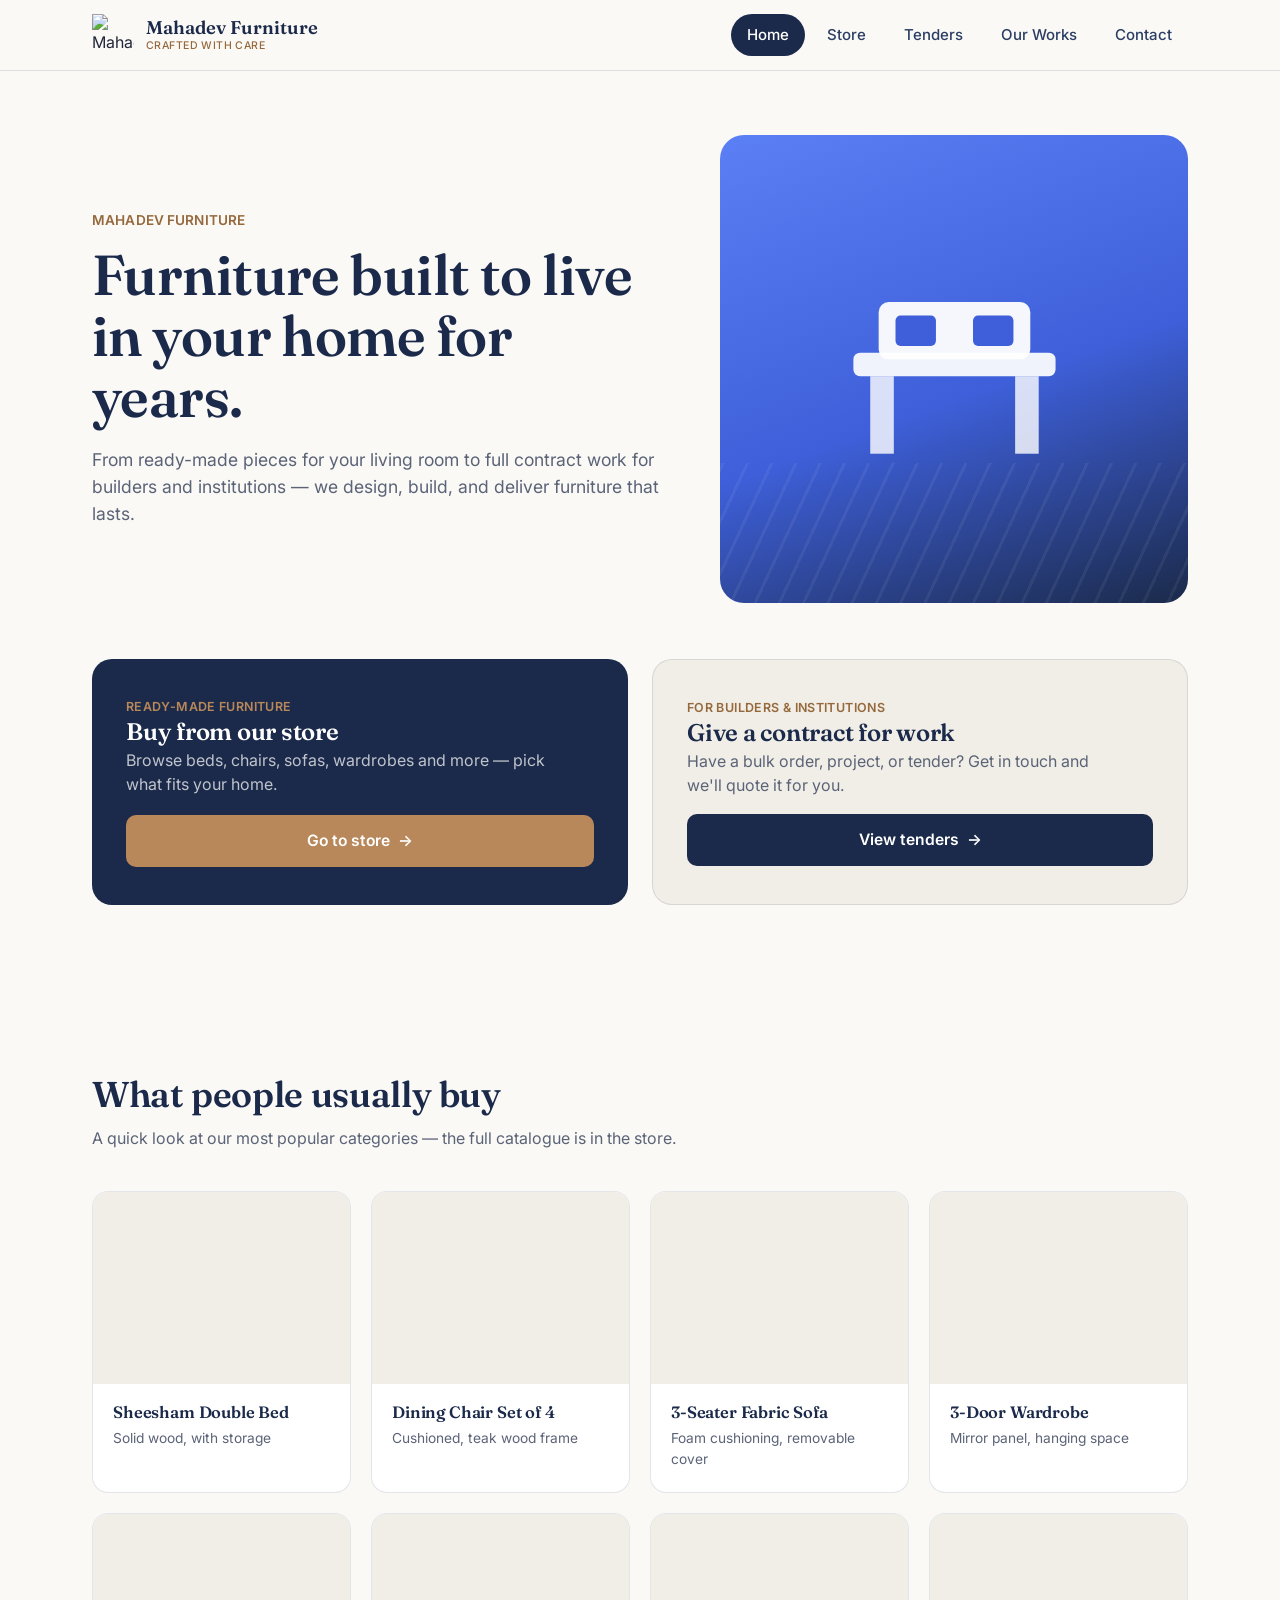
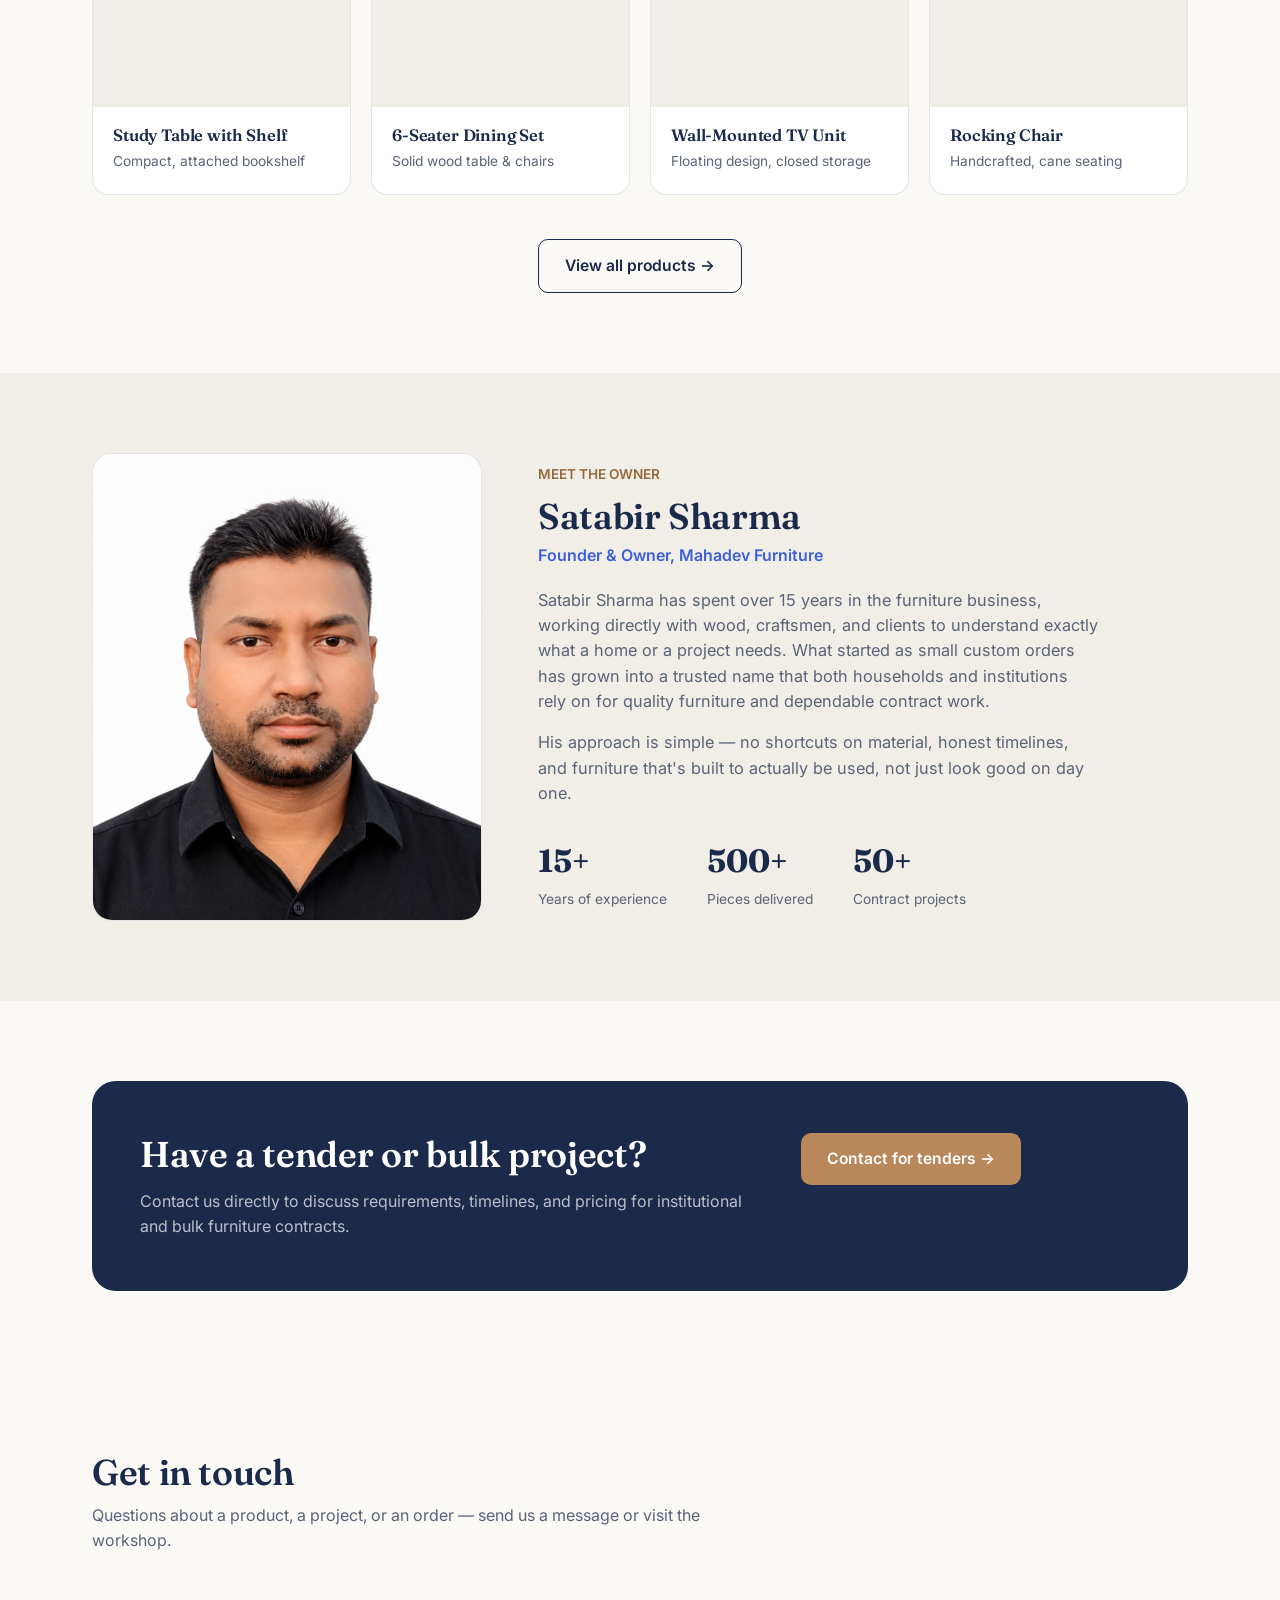
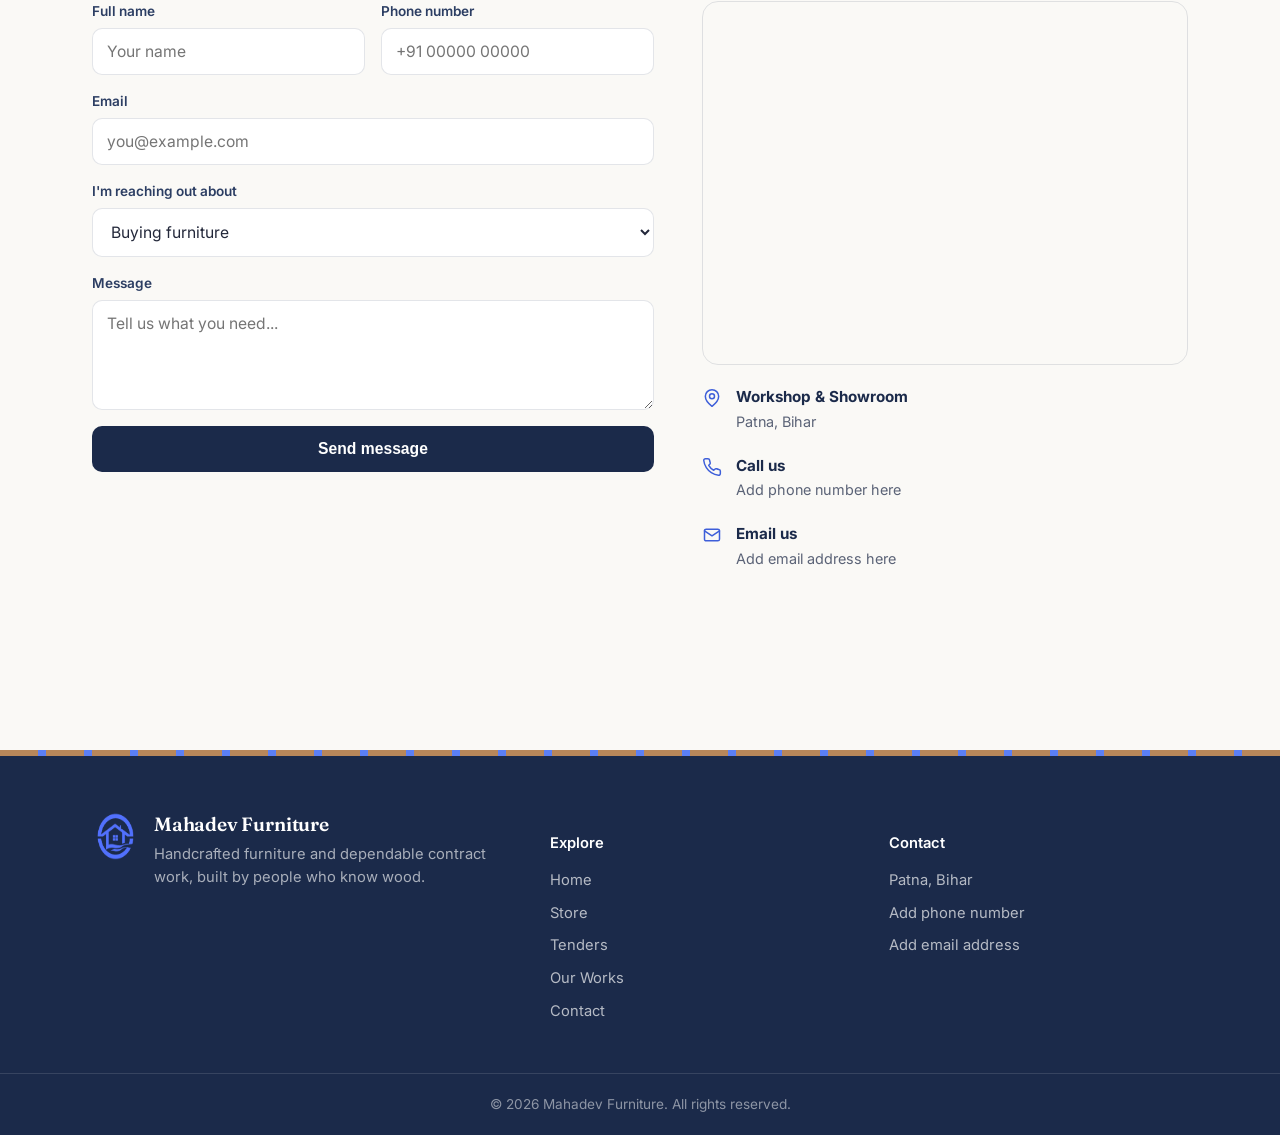
==== index.html @ 0d3b7ebe "Add files via upload" ====
<!DOCTYPE html>
<html lang="en">
<head>
<meta charset="UTF-8">
<meta name="viewport" content="width=device-width, initial-scale=1.0">
<title>Mahadev Furniture — Handcrafted Furniture &amp; Contract Work</title>
<link rel="stylesheet" href="style.css">
<style>
  /* ---------- Hero ---------- */
  .hero {
    padding: 64px 0 0;
    overflow: hidden;
  }
  .hero-inner {
    display: grid;
    grid-template-columns: 1.1fr 0.9fr;
    gap: 56px;
    align-items: center;
    padding-bottom: 56px;
  }
  .hero-copy .kicker {
    font-weight: 600;
    font-size: 0.85rem;
    color: var(--wood-deep);
    margin-bottom: 14px;
    letter-spacing: 0.01em;
  }
  .hero-copy p { margin-top: 18px; font-size: 1.1rem; }

  .hero-art {
    position: relative;
    aspect-ratio: 1/1;
    border-radius: 24px;
    background: linear-gradient(160deg, var(--blue) 0%, var(--blue-deep) 55%, var(--navy) 100%);
    display: flex;
    align-items: center;
    justify-content: center;
    overflow: hidden;
  }
  .hero-art svg { width: 72%; height: 72%; }
  .hero-art::after {
    content: "";
    position: absolute;
    bottom: -10%;
    left: -10%;
    right: -10%;
    height: 40%;
    background: repeating-linear-gradient(115deg, rgba(255,255,255,0.06) 0 3px, transparent 3px 22px);
  }

  /* CTA choice panels */
  .choice-panels {
    display: grid;
    grid-template-columns: 1fr 1fr;
    gap: 24px;
    padding-bottom: 88px;
  }
  .choice-panel {
    border-radius: 20px;
    padding: 38px 34px;
    display: flex;
    flex-direction: column;
    gap: 16px;
    min-height: 220px;
    justify-content: space-between;
  }
  .choice-panel.store {
    background: var(--navy);
    color: var(--white);
  }
  .choice-panel.tenders {
    background: var(--panel);
    border: 1.5px solid var(--line);
  }
  .choice-panel h3 { font-size: 1.5rem; }
  .choice-panel.store h3 { color: var(--white); }
  .choice-panel.tenders h3 { color: var(--navy); }
  .choice-panel p { max-width: 42ch; }
  .choice-panel.store p { color: rgba(255,255,255,0.72); }
  .choice-panel.tenders p { color: var(--text-soft); }
  .choice-tag {
    font-size: 0.78rem;
    font-weight: 600;
    letter-spacing: 0.03em;
    color: var(--wood);
  }
  .choice-panel.tenders .choice-tag { color: var(--wood-deep); }

  @media (max-width: 780px) {
    .hero-inner { grid-template-columns: 1fr; }
    .hero-art { max-width: 340px; margin: 0 auto; }
    .choice-panels { grid-template-columns: 1fr; }
  }

  /* ---------- Category grid ---------- */
  .section-head {
    display: flex;
    align-items: flex-end;
    justify-content: space-between;
    margin-bottom: 40px;
    gap: 24px;
    flex-wrap: wrap;
  }
  .section-head p { margin-top: 10px; }

  .cat-grid {
    display: grid;
    grid-template-columns: repeat(4, 1fr);
    gap: 20px;
  }
  .cat-card {
    background: var(--white);
    border: 1px solid var(--line);
    border-radius: 16px;
    overflow: hidden;
    display: flex;
    flex-direction: column;
    transition: border-color 0.15s ease, transform 0.15s ease;
    cursor: pointer;
  }
  .cat-card:hover {
    border-color: var(--blue);
    transform: translateY(-3px);
  }
  .cat-image {
    aspect-ratio: 4/3;
    background: var(--panel);
  }
  .cat-body { padding: 18px 20px 22px; }
  .cat-card h3 { font-size: 1.03rem; }
  .cat-card span { font-size: 0.86rem; color: var(--text-soft); display: block; margin-top: 4px; }

  .view-all-wrap { text-align: center; margin-top: 44px; }

  @media (max-width: 900px) {
    .cat-grid { grid-template-columns: repeat(2, 1fr); }
  }

  /* ---------- Owner section ---------- */
  .owner-section { background: var(--panel); }
  .owner-inner {
    display: grid;
    grid-template-columns: 0.75fr 1.25fr;
    gap: 56px;
    align-items: center;
  }
  .owner-photo {
    border-radius: 20px;
    overflow: hidden;
    aspect-ratio: 3/3.6;
    background: var(--white);
    border: 1px solid var(--line);
  }
  .owner-photo img { width: 100%; height: 100%; object-fit: cover; }
  .owner-copy .kicker {
    font-weight: 600;
    font-size: 0.85rem;
    color: var(--wood-deep);
    margin-bottom: 10px;
  }
  .owner-copy h2 { margin-bottom: 6px; }
  .owner-role {
    font-size: 1rem;
    color: var(--blue-deep);
    font-weight: 600;
    margin-bottom: 20px;
    display: block;
  }
  .owner-copy p { margin-top: 16px; font-size: 1.02rem; max-width: 56ch; }
  .owner-stats {
    display: flex;
    gap: 40px;
    margin-top: 30px;
  }
  .owner-stat strong {
    display: block;
    font-family: var(--serif);
    font-size: 2rem;
    color: var(--navy);
  }
  .owner-stat span { font-size: 0.86rem; color: var(--text-soft); }

  @media (max-width: 780px) {
    .owner-inner { grid-template-columns: 1fr; }
    .owner-photo { max-width: 320px; margin: 0 auto; }
  }

  /* ---------- Tender CTA band ---------- */
  .tender-band {
    background: var(--navy);
    border-radius: 24px;
    padding: 52px 48px;
    display: grid;
    grid-template-columns: 1.3fr 0.7fr;
    gap: 32px;
    align-items: center;
  }
  .tender-band h2 { color: var(--white); }
  .tender-band p { color: rgba(255,255,255,0.7); margin-top: 14px; }
  .tender-band .btn-wood { align-self: start; justify-self: start; }

  @media (max-width: 700px) {
    .tender-band { grid-template-columns: 1fr; text-align: left; padding: 40px 28px; }
  }

  /* ---------- Contact + map ---------- */
  .contact-grid {
    display: grid;
    grid-template-columns: 1fr 1fr;
    gap: 48px;
    margin-top: 48px;
  }
  .contact-form {
    display: flex;
    flex-direction: column;
    gap: 16px;
  }
  .contact-form label {
    font-size: 0.85rem;
    font-weight: 600;
    color: var(--navy-soft);
    margin-bottom: 6px;
    display: block;
  }
  .field { display: flex; flex-direction: column; }
  .contact-form input, .contact-form select, .contact-form textarea {
    font-family: var(--sans);
    font-size: 0.98rem;
    padding: 13px 14px;
    border-radius: 10px;
    border: 1.5px solid var(--line);
    background: var(--white);
    color: var(--text);
  }
  .contact-form input:focus, .contact-form select:focus, .contact-form textarea:focus {
    outline: none;
    border-color: var(--blue);
  }
  .contact-form textarea { resize: vertical; min-height: 110px; }
  .row-2 { display: grid; grid-template-columns: 1fr 1fr; gap: 16px; }

  .location-card {
    display: flex;
    flex-direction: column;
    gap: 20px;
  }
  .map-frame {
    border-radius: 16px;
    overflow: hidden;
    border: 1px solid var(--line);
    aspect-ratio: 4/3;
  }
  .map-frame iframe { width: 100%; height: 100%; border: 0; }
  .location-detail {
    display: flex;
    gap: 14px;
    align-items: flex-start;
  }
  .location-detail svg { width: 20px; height: 20px; stroke: var(--blue-deep); flex-shrink: 0; margin-top: 3px; }
  .location-detail strong { display: block; color: var(--navy); font-size: 0.95rem; }
  .location-detail span { font-size: 0.9rem; color: var(--text-soft); }

  @media (max-width: 780px) {
    .contact-grid { grid-template-columns: 1fr; }
    .row-2 { grid-template-columns: 1fr; }
  }
</style>
</head>
<body>

<header class="site-header">
  <nav class="nav">
    <a href="index.html" class="brand">
      <img src="assets/logo.png" alt="Mahadev Furniture logo">
      <span class="brand-text">Mahadev Furniture<span>CRAFTED WITH CARE</span></span>
    </a>
    <button class="nav-toggle" id="navToggle" aria-label="Menu"><span></span><span></span><span></span></button>
    <div class="nav-links" id="navLinks">
      <a href="index.html" class="active">Home</a>
      <a href="store.html">Store</a>
      <a href="tenders.html">Tenders</a>
      <a href="works.html">Our Works</a>
      <a href="contact.html">Contact</a>
    </div>
  </nav>
</header>

<!-- ============ HERO ============ -->
<section class="hero">
  <div class="wrap hero-inner">
    <div class="hero-copy">
      <div class="kicker">MAHADEV FURNITURE</div>
      <h1>Furniture built to live in your home for years.</h1>
      <p>From ready-made pieces for your living room to full contract work for builders and institutions — we design, build, and deliver furniture that lasts.</p>
    </div>
    <div class="hero-art">
      <svg viewBox="0 0 200 200" fill="none" xmlns="http://www.w3.org/2000/svg">
        <rect x="40" y="90" width="120" height="14" rx="4" fill="white" fill-opacity="0.92"/>
        <rect x="50" y="104" width="14" height="46" fill="white" fill-opacity="0.8"/>
        <rect x="136" y="104" width="14" height="46" fill="white" fill-opacity="0.8"/>
        <rect x="55" y="60" width="90" height="34" rx="6" fill="white" fill-opacity="0.95"/>
        <rect x="65" y="68" width="24" height="18" rx="3" fill="#3E5FD9"/>
        <rect x="111" y="68" width="24" height="18" rx="3" fill="#3E5FD9"/>
      </svg>
    </div>
  </div>

  <div class="wrap choice-panels">
    <a href="store.html" class="choice-panel store">
      <div>
        <div class="choice-tag">READY-MADE FURNITURE</div>
        <h3>Buy from our store</h3>
        <p>Browse beds, chairs, sofas, wardrobes and more — pick what fits your home.</p>
      </div>
      <span class="btn btn-wood">Go to store &nbsp;→</span>
    </a>
    <a href="tenders.html" class="choice-panel tenders">
      <div>
        <div class="choice-tag">FOR BUILDERS &amp; INSTITUTIONS</div>
        <h3>Give a contract for work</h3>
        <p>Have a bulk order, project, or tender? Get in touch and we'll quote it for you.</p>
      </div>
      <span class="btn btn-primary">View tenders &nbsp;→</span>
    </a>
  </div>
</section>

<!-- ============ CATEGORY GRID ============ -->
<section>
  <div class="wrap">
    <div class="section-head">
      <div>
        <h2>What people usually buy</h2>
        <p>A quick look at our most popular categories — the full catalogue is in the store.</p>
      </div>
    </div>

    <div class="cat-grid">
      <a href="store.html" class="cat-card">
        <div class="cat-image"></div>
        <div class="cat-body">
          <h3>Sheesham Double Bed</h3>
          <span>Solid wood, with storage</span>
        </div>
      </a>
      <a href="store.html" class="cat-card">
        <div class="cat-image"></div>
        <div class="cat-body">
          <h3>Dining Chair Set of 4</h3>
          <span>Cushioned, teak wood frame</span>
        </div>
      </a>
      <a href="store.html" class="cat-card">
        <div class="cat-image"></div>
        <div class="cat-body">
          <h3>3-Seater Fabric Sofa</h3>
          <span>Foam cushioning, removable cover</span>
        </div>
      </a>
      <a href="store.html" class="cat-card">
        <div class="cat-image"></div>
        <div class="cat-body">
          <h3>3-Door Wardrobe</h3>
          <span>Mirror panel, hanging space</span>
        </div>
      </a>
      <a href="store.html" class="cat-card">
        <div class="cat-image"></div>
        <div class="cat-body">
          <h3>Study Table with Shelf</h3>
          <span>Compact, attached bookshelf</span>
        </div>
      </a>
      <a href="store.html" class="cat-card">
        <div class="cat-image"></div>
        <div class="cat-body">
          <h3>6-Seater Dining Set</h3>
          <span>Solid wood table &amp; chairs</span>
        </div>
      </a>
      <a href="store.html" class="cat-card">
        <div class="cat-image"></div>
        <div class="cat-body">
          <h3>Wall-Mounted TV Unit</h3>
          <span>Floating design, closed storage</span>
        </div>
      </a>
      <a href="store.html" class="cat-card">
        <div class="cat-image"></div>
        <div class="cat-body">
          <h3>Rocking Chair</h3>
          <span>Handcrafted, cane seating</span>
        </div>
      </a>
    </div>

    <div class="view-all-wrap">
      <a href="store.html" class="btn btn-outline">View all products →</a>
    </div>
  </div>
</section>

<!-- ============ OWNER SECTION ============ -->
<section class="owner-section">
  <div class="wrap owner-inner">
    <div class="owner-photo">
      <img src="owner.png" alt="Satabir Sharma, owner of Mahadev Furniture">
    </div>
    <div class="owner-copy">
      <div class="kicker">MEET THE OWNER</div>
      <h2>Satabir Sharma</h2>
      <span class="owner-role">Founder &amp; Owner, Mahadev Furniture</span>
      <p>Satabir Sharma has spent over 15 years in the furniture business, working directly with wood, craftsmen, and clients to understand exactly what a home or a project needs. What started as small custom orders has grown into a trusted name that both households and institutions rely on for quality furniture and dependable contract work.</p>
      <p>His approach is simple — no shortcuts on material, honest timelines, and furniture that's built to actually be used, not just look good on day one.</p>
      <div class="owner-stats">
        <div class="owner-stat"><strong>15+</strong><span>Years of experience</span></div>
        <div class="owner-stat"><strong>500+</strong><span>Pieces delivered</span></div>
        <div class="owner-stat"><strong>50+</strong><span>Contract projects</span></div>
      </div>
    </div>
  </div>
</section>

<!-- ============ TENDER CTA ============ -->
<section>
  <div class="wrap">
    <div class="tender-band">
      <div>
        <h2>Have a tender or bulk project?</h2>
        <p>Contact us directly to discuss requirements, timelines, and pricing for institutional and bulk furniture contracts.</p>
      </div>
      <a href="tenders.html" class="btn btn-wood">Contact for tenders →</a>
    </div>
  </div>
</section>

<!-- ============ CONTACT + LOCATION ============ -->
<section>
  <div class="wrap">
    <div class="section-head">
      <div>
        <h2>Get in touch</h2>
        <p>Questions about a product, a project, or an order — send us a message or visit the workshop.</p>
      </div>
    </div>

    <div class="contact-grid">
      <form class="contact-form">
        <div class="row-2">
          <div class="field">
            <label for="name">Full name</label>
            <input type="text" id="name" placeholder="Your name">
          </div>
          <div class="field">
            <label for="phone">Phone number</label>
            <input type="tel" id="phone" placeholder="+91 00000 00000">
          </div>
        </div>
        <div class="field">
          <label for="email">Email</label>
          <input type="email" id="email" placeholder="you@example.com">
        </div>
        <div class="field">
          <label for="reason">I'm reaching out about</label>
          <select id="reason">
            <option>Buying furniture</option>
            <option>A tender / bulk contract</option>
            <option>Something else</option>
          </select>
        </div>
        <div class="field">
          <label for="message">Message</label>
          <textarea id="message" placeholder="Tell us what you need..."></textarea>
        </div>
        <button type="submit" class="btn btn-primary">Send message</button>
      </form>

      <div class="location-card">
        <div class="map-frame">
          <iframe src="https://www.google.com/maps?q=Patna,Bihar&output=embed" loading="lazy" allowfullscreen></iframe>
        </div>
        <div class="location-detail">
          <svg viewBox="0 0 24 24" fill="none" stroke-width="1.8" stroke-linecap="round" stroke-linejoin="round"><path d="M20 10c0 6-8 12-8 12s-8-6-8-12a8 8 0 0 1 16 0Z"/><circle cx="12" cy="10" r="3"/></svg>
          <div><strong>Workshop &amp; Showroom</strong><span>Patna, Bihar</span></div>
        </div>
        <div class="location-detail">
          <svg viewBox="0 0 24 24" fill="none" stroke-width="1.8" stroke-linecap="round" stroke-linejoin="round"><path d="M22 16.92v3a2 2 0 0 1-2.18 2 19.79 19.79 0 0 1-8.63-3.07 19.5 19.5 0 0 1-6-6 19.79 19.79 0 0 1-3.07-8.67A2 2 0 0 1 4.11 2h3a2 2 0 0 1 2 1.72c.127.96.362 1.903.7 2.81a2 2 0 0 1-.45 2.11L8.09 9.91a16 16 0 0 0 6 6l1.27-1.27a2 2 0 0 1 2.11-.45c.907.338 1.85.573 2.81.7A2 2 0 0 1 22 16.92Z"/></svg>
          <div><strong>Call us</strong><span>Add phone number here</span></div>
        </div>
        <div class="location-detail">
          <svg viewBox="0 0 24 24" fill="none" stroke-width="1.8" stroke-linecap="round" stroke-linejoin="round"><rect x="3" y="5" width="18" height="14" rx="2"/><path d="m3 7 9 6 9-6"/></svg>
          <div><strong>Email us</strong><span>Add email address here</span></div>
        </div>
      </div>
    </div>
  </div>
</section>

<footer class="site-footer">
  <div class="grain-divider"></div>
  <div class="footer-top">
    <div class="footer-brand">
      <img src="logo.png" alt="Mahadev Furniture logo">
      <div>
        <h3>Mahadev Furniture</h3>
        <p>Handcrafted furniture and dependable contract work, built by people who know wood.</p>
      </div>
    </div>
    <div class="footer-col">
      <h4>Explore</h4>
      <a href="index.html">Home</a>
      <a href="store.html">Store</a>
      <a href="tenders.html">Tenders</a>
      <a href="works.html">Our Works</a>
      <a href="contact.html">Contact</a>
    </div>
    <div class="footer-col">
      <h4>Contact</h4>
      <p>Patna, Bihar</p>
      <p>Add phone number</p>
      <p>Add email address</p>
    </div>
  </div>
  <div class="footer-bottom">© 2026 Mahadev Furniture. All rights reserved.</div>
</footer>

<script>
  document.getElementById('navToggle').addEventListener('click', function() {
    document.getElementById('navLinks').classList.toggle('open');
  });
</script>

</body>
</html>
---- style.css ----
@import url('https://fonts.googleapis.com/css2?family=Fraunces:opsz,wght@9..144,400;9..144,500;9..144,600;9..144,700&family=Inter:wght@400;500;600;700&display=swap');

:root {
  --blue: #5B7FF5;
  --blue-deep: #3E5FD9;
  --navy: #1B2A4A;
  --navy-soft: #2C3E63;
  --wood: #B8875A;
  --wood-deep: #96693D;
  --cream: #FAF9F6;
  --panel: #F1EEE7;
  --white: #FFFFFF;
  --line: rgba(27, 42, 74, 0.12);
  --text: #23283A;
  --text-soft: #5B6377;

  --serif: 'Fraunces', serif;
  --sans: 'Inter', sans-serif;
}

* { box-sizing: border-box; }

html { scroll-behavior: smooth; }

body {
  margin: 0;
  font-family: var(--sans);
  color: var(--text);
  background: var(--cream);
  line-height: 1.55;
}

img { max-width: 100%; display: block; }

a { color: inherit; text-decoration: none; }

.wrap {
  max-width: 1160px;
  margin: 0 auto;
  padding: 0 32px;
}

h1, h2, h3 {
  font-family: var(--serif);
  font-weight: 600;
  color: var(--navy);
  margin: 0;
  letter-spacing: -0.01em;
}

h1 { font-size: clamp(2.4rem, 4.4vw, 3.6rem); line-height: 1.08; }
h2 { font-size: clamp(1.7rem, 2.8vw, 2.3rem); line-height: 1.18; }
h3 { font-size: 1.25rem; line-height: 1.3; }

p { margin: 0; color: var(--text-soft); max-width: 62ch; }

/* ---------- Header / Nav ---------- */
.site-header {
  position: sticky;
  top: 0;
  z-index: 50;
  background: rgba(250, 249, 246, 0.92);
  backdrop-filter: blur(10px);
  border-bottom: 1px solid var(--line);
}

.nav {
  display: flex;
  align-items: center;
  justify-content: space-between;
  padding: 14px 32px;
  max-width: 1160px;
  margin: 0 auto;
}

.brand {
  display: flex;
  align-items: center;
  gap: 12px;
}

.brand img { height: 42px; width: 42px; }

.brand-text {
  font-family: var(--serif);
  font-weight: 600;
  font-size: 1.15rem;
  color: var(--navy);
  line-height: 1.1;
}

.brand-text span {
  display: block;
  font-family: var(--sans);
  font-weight: 500;
  font-size: 0.66rem;
  color: var(--wood-deep);
  letter-spacing: 0.04em;
  margin-top: 2px;
}

.nav-links {
  display: flex;
  gap: 6px;
  align-items: center;
}

.nav-links a {
  padding: 9px 16px;
  border-radius: 999px;
  font-weight: 500;
  font-size: 0.94rem;
  color: var(--navy-soft);
  transition: background 0.15s ease, color 0.15s ease;
}

.nav-links a:hover { background: var(--panel); color: var(--navy); }

.nav-links a.active {
  background: var(--navy);
  color: var(--white);
}

.nav-toggle {
  display: none;
  flex-direction: column;
  gap: 4px;
  background: none;
  border: none;
  cursor: pointer;
  padding: 6px;
}
.nav-toggle span {
  width: 22px;
  height: 2px;
  background: var(--navy);
  border-radius: 2px;
}

@media (max-width: 780px) {
  .nav-toggle { display: flex; }
  .nav-links {
    position: absolute;
    top: 68px;
    left: 0;
    right: 0;
    flex-direction: column;
    align-items: stretch;
    background: var(--cream);
    border-bottom: 1px solid var(--line);
    padding: 10px 20px 18px;
    gap: 2px;
    display: none;
  }
  .nav-links.open { display: flex; }
  .nav-links a { padding: 12px 14px; }
}

/* ---------- Buttons ---------- */
.btn {
  display: inline-flex;
  align-items: center;
  justify-content: center;
  gap: 8px;
  padding: 14px 26px;
  border-radius: 10px;
  font-weight: 600;
  font-size: 0.98rem;
  cursor: pointer;
  border: none;
  transition: transform 0.15s ease, box-shadow 0.15s ease;
}

.btn-primary {
  background: var(--navy);
  color: var(--white);
}
.btn-primary:hover { transform: translateY(-1px); box-shadow: 0 8px 20px rgba(27,42,74,0.22); }

.btn-outline {
  background: transparent;
  color: var(--navy);
  border: 1.5px solid var(--navy);
}
.btn-outline:hover { background: var(--navy); color: var(--white); }

.btn-wood {
  background: var(--wood);
  color: var(--white);
}
.btn-wood:hover { transform: translateY(-1px); box-shadow: 0 8px 20px rgba(150,105,61,0.28); }

/* ---------- Footer ---------- */
.site-footer {
  background: var(--navy);
  color: rgba(255,255,255,0.78);
  margin-top: 100px;
}

.footer-top {
  padding: 56px 32px 40px;
  max-width: 1160px;
  margin: 0 auto;
  display: grid;
  grid-template-columns: 1.4fr 1fr 1fr;
  gap: 40px;
}

.footer-brand { display: flex; align-items: flex-start; gap: 14px; }
.footer-brand img { height: 48px; width: 48px; flex-shrink: 0; }
.footer-brand h3 { color: var(--white); font-size: 1.2rem; }
.footer-brand p { color: rgba(255,255,255,0.62); font-size: 0.92rem; margin-top: 6px; }

.footer-col h4 {
  color: var(--white);
  font-family: var(--sans);
  font-weight: 600;
  font-size: 0.92rem;
  margin-bottom: 14px;
}
.footer-col a, .footer-col p {
  display: block;
  font-size: 0.92rem;
  color: rgba(255,255,255,0.68);
  margin-bottom: 10px;
}
.footer-col a:hover { color: var(--white); }

.footer-bottom {
  border-top: 1px solid rgba(255,255,255,0.12);
  padding: 20px 32px;
  text-align: center;
  font-size: 0.85rem;
  color: rgba(255,255,255,0.5);
}

/* wood-grain style divider */
.grain-divider {
  height: 6px;
  background: repeating-linear-gradient(
    90deg,
    var(--wood) 0px, var(--wood) 38px,
    var(--blue) 38px, var(--blue) 46px
  );
}

/* ---------- Page header (inner pages) ---------- */
.page-hero {
  padding: 64px 0 44px;
  border-bottom: 1px solid var(--line);
}
.page-hero .kicker {
  font-family: var(--sans);
  font-weight: 600;
  font-size: 0.85rem;
  color: var(--wood-deep);
  margin-bottom: 10px;
}
.page-hero p { margin-top: 14px; font-size: 1.08rem; max-width: 60ch; }

section { padding: 80px 0; }
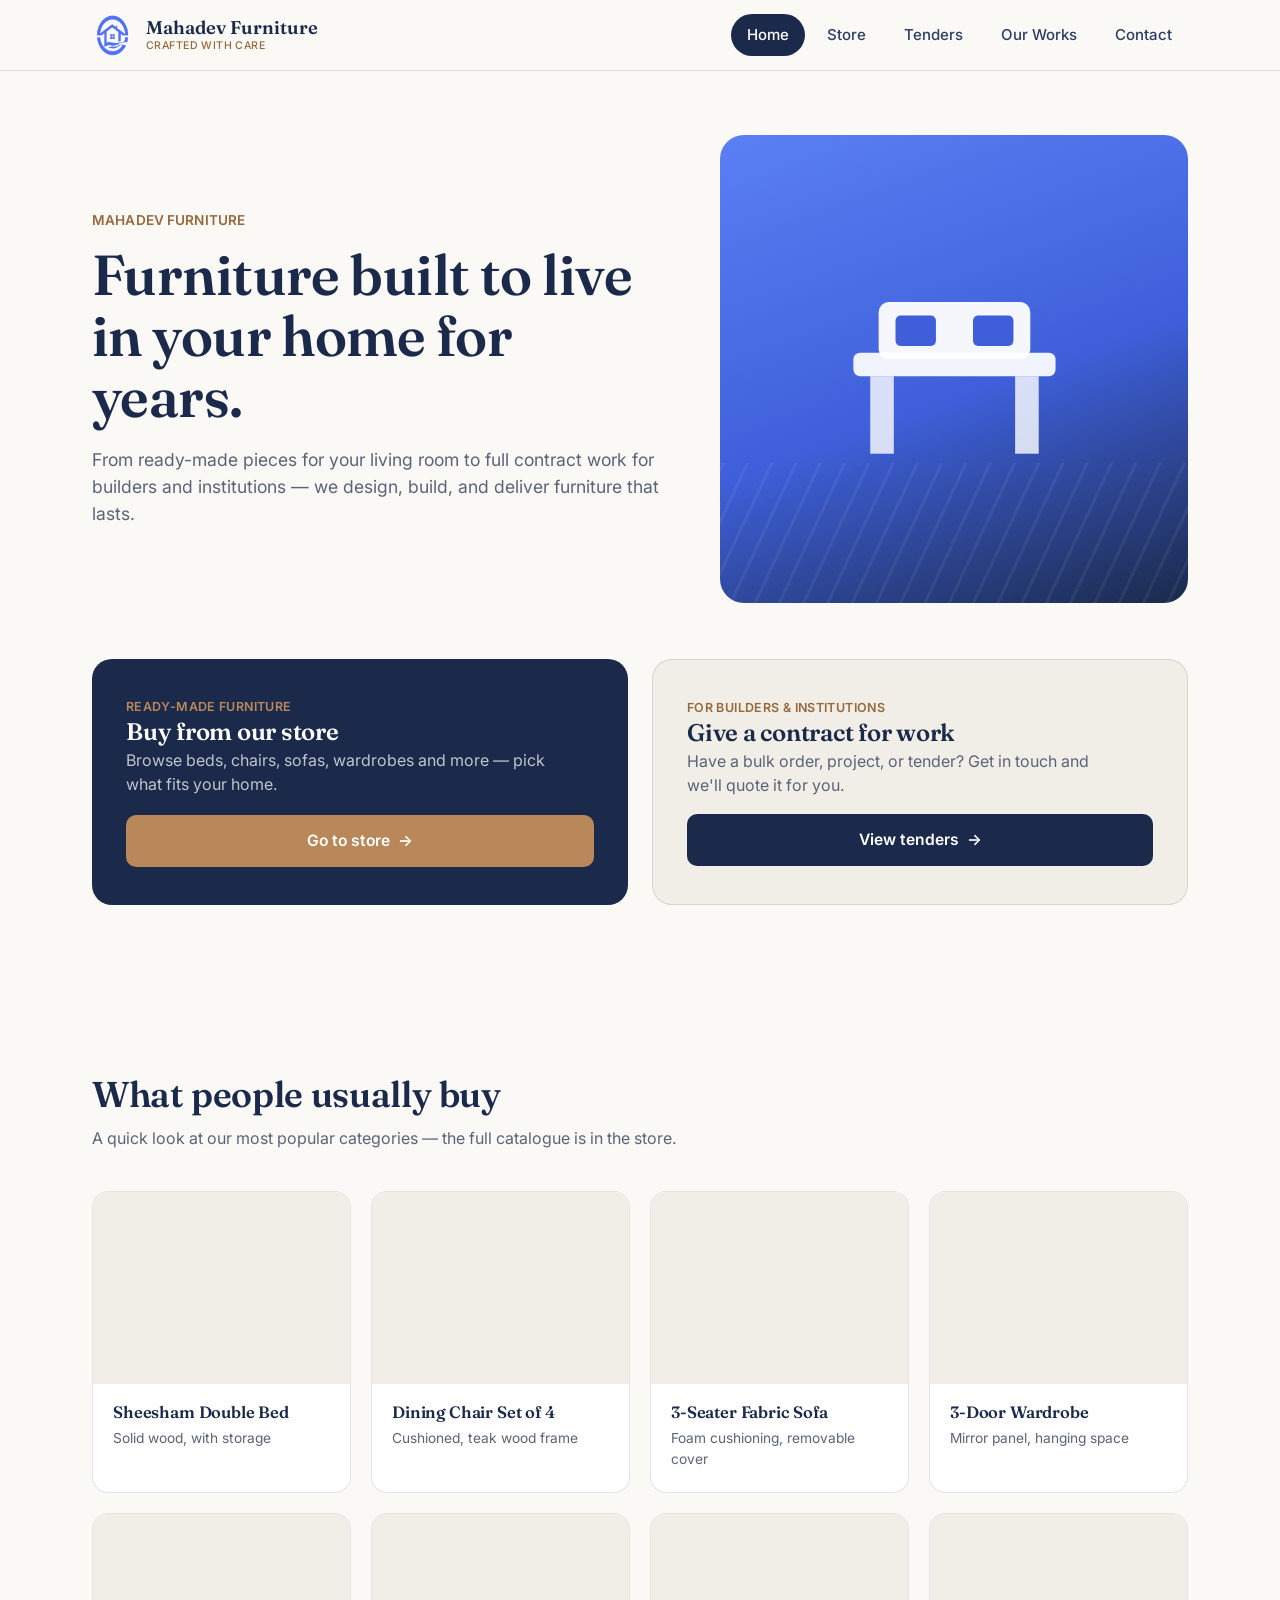
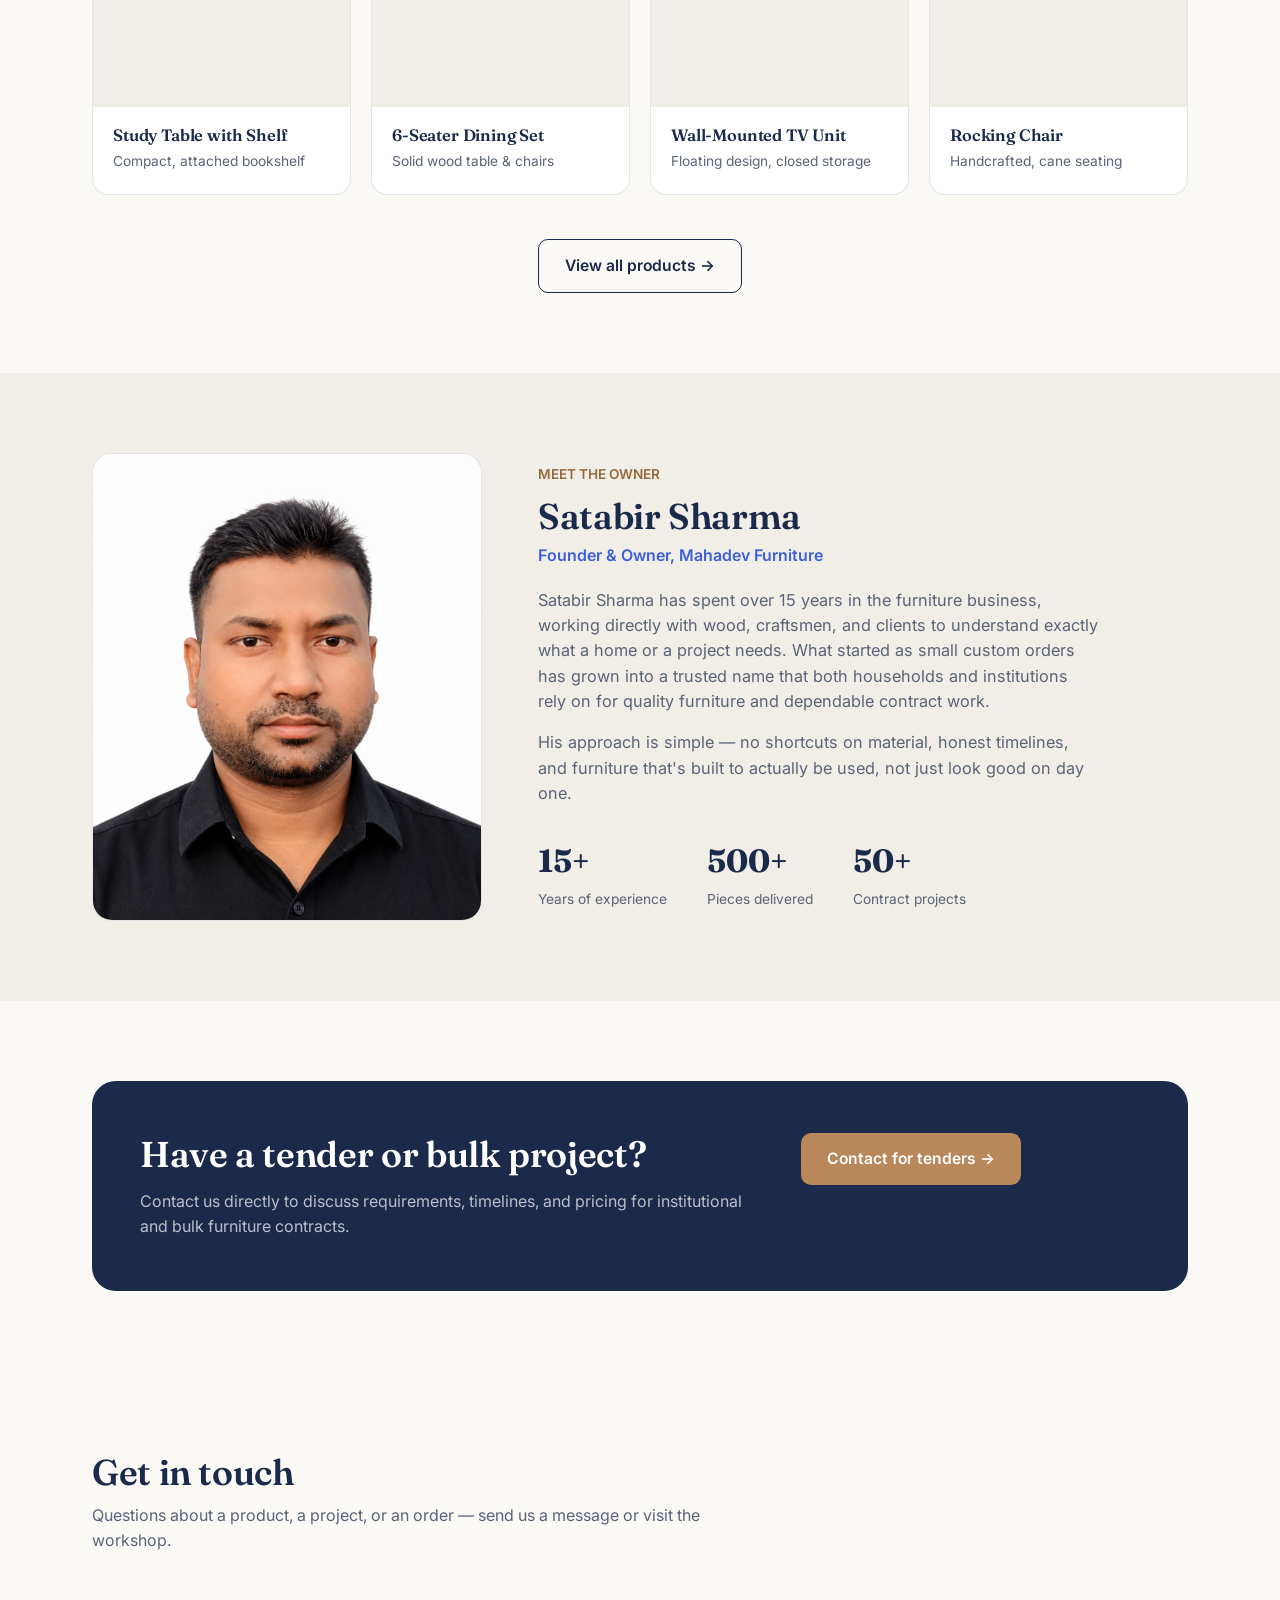
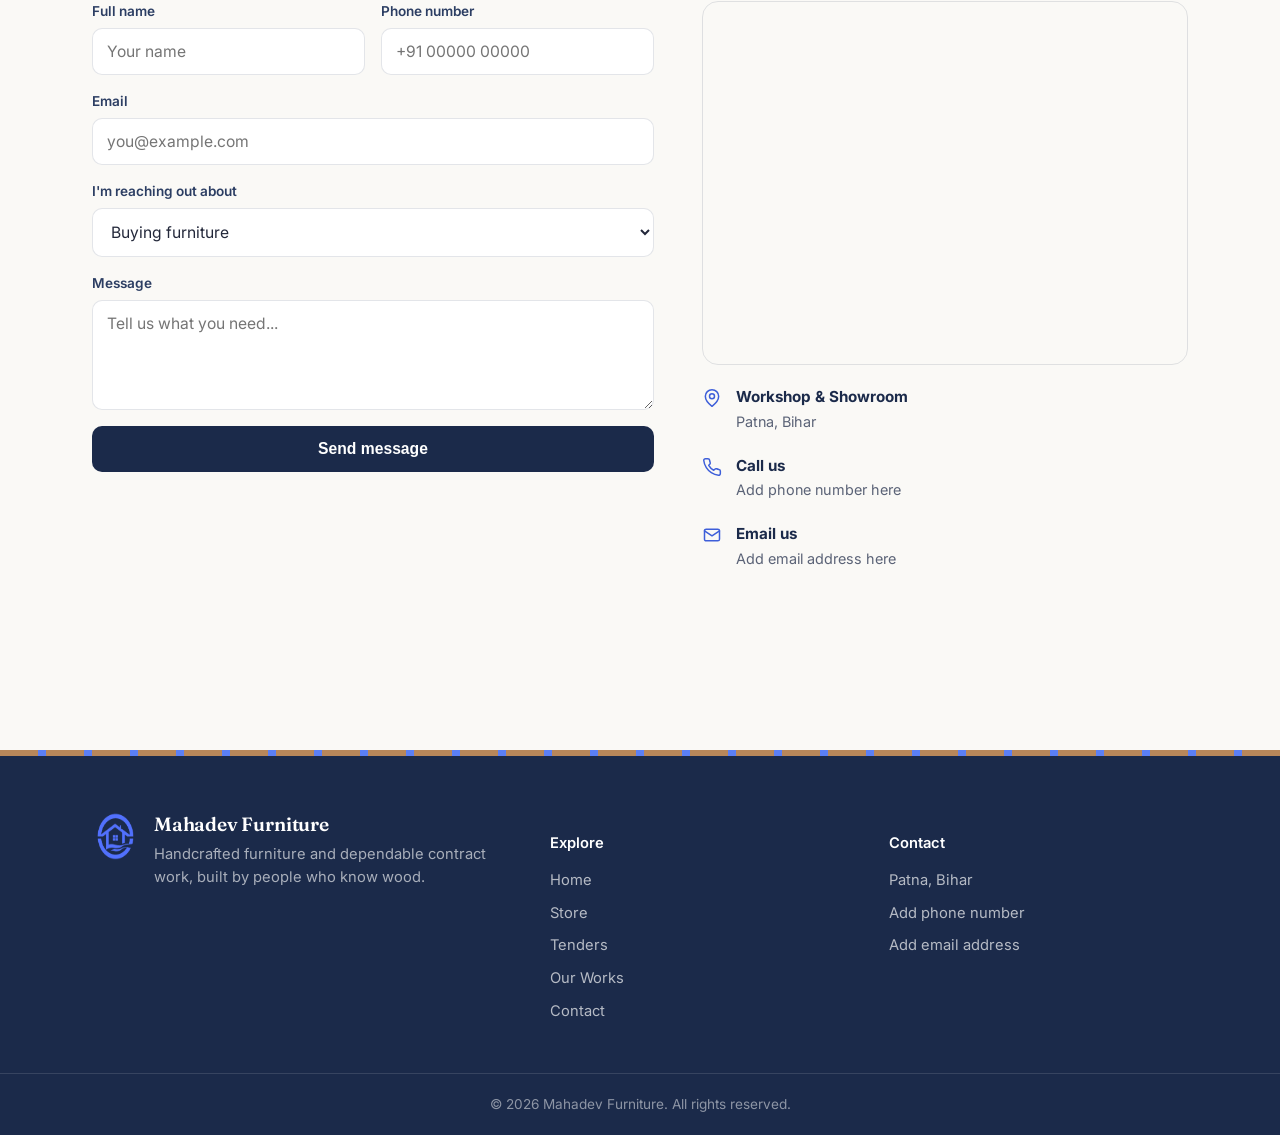
==== commit 207db084: "Update logo image source in index.html" ====
--- a/index.html
+++ b/index.html
@@ -271,7 +271,7 @@
 <header class="site-header">
   <nav class="nav">
     <a href="index.html" class="brand">
-      <img src="assets/logo.png" alt="Mahadev Furniture logo">
+      <img src="logo.png" alt="Mahadev Furniture logo">
       <span class="brand-text">Mahadev Furniture<span>CRAFTED WITH CARE</span></span>
     </a>
     <button class="nav-toggle" id="navToggle" aria-label="Menu"><span></span><span></span><span></span></button>
@@ -531,4 +531,4 @@
 </script>
 
 </body>
-</html>+</html>
